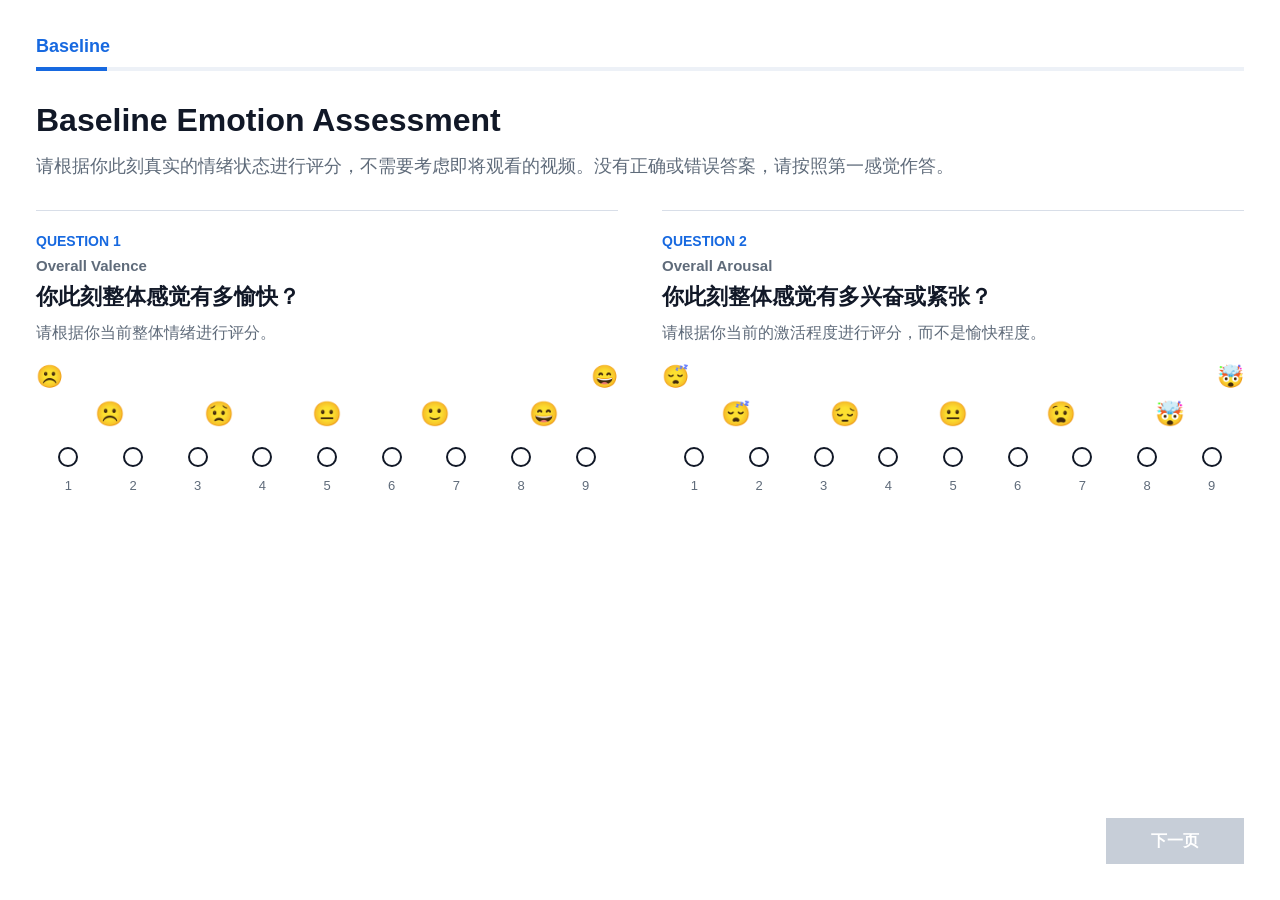
==== index.html @ 4fd74664 "Add Netlify emotion questionnaire site" ====
<!doctype html>
<html lang="zh-CN">
  <head>
    <meta charset="UTF-8" />
    <meta name="viewport" content="width=device-width, initial-scale=1.0" />
    <title>EEG Emotion Assessment</title>
    <link rel="stylesheet" href="./styles.css" />
  </head>
  <body>
    <main class="app-shell">
      <form
        class="survey-card"
        id="surveyForm"
        name="eeg-emotion-assessment"
        method="POST"
        data-netlify="true"
        netlify-honeypot="bot-field"
        action="/success.html"
        aria-live="polite"
      >
        <input type="hidden" name="form-name" value="eeg-emotion-assessment" />
        <p class="hidden-field">
          <label>Do not fill this out: <input name="bot-field" /></label>
        </p>
        <div id="netlifyFields">
          <input type="hidden" name="participant_id" id="field_participant_id" />
          <input type="hidden" name="submitted_at" id="field_submitted_at" />
          <input type="hidden" name="baseline_valence" id="field_baseline_valence" />
          <input type="hidden" name="baseline_arousal" id="field_baseline_arousal" />
          <input type="hidden" name="video1_overall_valence" id="field_video1_overall_valence" />
          <input type="hidden" name="video1_overall_arousal" id="field_video1_overall_arousal" />
          <input type="hidden" name="video1_timeline_arousal_0s" id="field_video1_timeline_arousal_0s" />
          <input type="hidden" name="video1_timeline_arousal_10s" id="field_video1_timeline_arousal_10s" />
          <input type="hidden" name="video1_timeline_arousal_20s" id="field_video1_timeline_arousal_20s" />
          <input type="hidden" name="video1_timeline_arousal_30s" id="field_video1_timeline_arousal_30s" />
          <input type="hidden" name="video1_timeline_arousal_40s" id="field_video1_timeline_arousal_40s" />
          <input type="hidden" name="video1_timeline_arousal_50s" id="field_video1_timeline_arousal_50s" />
          <input type="hidden" name="video1_timeline_arousal_60s" id="field_video1_timeline_arousal_60s" />
          <input type="hidden" name="video1_timeline_arousal_70s" id="field_video1_timeline_arousal_70s" />
          <input type="hidden" name="video1_timeline_arousal_80s" id="field_video1_timeline_arousal_80s" />
          <input type="hidden" name="video1_timeline_arousal_90s" id="field_video1_timeline_arousal_90s" />
          <input type="hidden" name="video1_familiarity" id="field_video1_familiarity" />
          <input type="hidden" name="video2_overall_valence" id="field_video2_overall_valence" />
          <input type="hidden" name="video2_overall_arousal" id="field_video2_overall_arousal" />
          <input type="hidden" name="video2_timeline_arousal_0s" id="field_video2_timeline_arousal_0s" />
          <input type="hidden" name="video2_timeline_arousal_10s" id="field_video2_timeline_arousal_10s" />
          <input type="hidden" name="video2_timeline_arousal_20s" id="field_video2_timeline_arousal_20s" />
          <input type="hidden" name="video2_timeline_arousal_30s" id="field_video2_timeline_arousal_30s" />
          <input type="hidden" name="video2_timeline_arousal_40s" id="field_video2_timeline_arousal_40s" />
          <input type="hidden" name="video2_timeline_arousal_50s" id="field_video2_timeline_arousal_50s" />
          <input type="hidden" name="video2_timeline_arousal_60s" id="field_video2_timeline_arousal_60s" />
          <input type="hidden" name="video2_timeline_arousal_70s" id="field_video2_timeline_arousal_70s" />
          <input type="hidden" name="video2_timeline_arousal_80s" id="field_video2_timeline_arousal_80s" />
          <input type="hidden" name="video2_timeline_arousal_90s" id="field_video2_timeline_arousal_90s" />
          <input type="hidden" name="video2_familiarity" id="field_video2_familiarity" />
          <input type="hidden" name="video3_overall_valence" id="field_video3_overall_valence" />
          <input type="hidden" name="video3_overall_arousal" id="field_video3_overall_arousal" />
          <input type="hidden" name="video3_timeline_arousal_0s" id="field_video3_timeline_arousal_0s" />
          <input type="hidden" name="video3_timeline_arousal_10s" id="field_video3_timeline_arousal_10s" />
          <input type="hidden" name="video3_timeline_arousal_20s" id="field_video3_timeline_arousal_20s" />
          <input type="hidden" name="video3_timeline_arousal_30s" id="field_video3_timeline_arousal_30s" />
          <input type="hidden" name="video3_timeline_arousal_40s" id="field_video3_timeline_arousal_40s" />
          <input type="hidden" name="video3_timeline_arousal_50s" id="field_video3_timeline_arousal_50s" />
          <input type="hidden" name="video3_timeline_arousal_60s" id="field_video3_timeline_arousal_60s" />
          <input type="hidden" name="video3_timeline_arousal_70s" id="field_video3_timeline_arousal_70s" />
          <input type="hidden" name="video3_timeline_arousal_80s" id="field_video3_timeline_arousal_80s" />
          <input type="hidden" name="video3_timeline_arousal_90s" id="field_video3_timeline_arousal_90s" />
          <input type="hidden" name="video3_familiarity" id="field_video3_familiarity" />
          <input type="hidden" name="video4_overall_valence" id="field_video4_overall_valence" />
          <input type="hidden" name="video4_overall_arousal" id="field_video4_overall_arousal" />
          <input type="hidden" name="video4_timeline_arousal_0s" id="field_video4_timeline_arousal_0s" />
          <input type="hidden" name="video4_timeline_arousal_10s" id="field_video4_timeline_arousal_10s" />
          <input type="hidden" name="video4_timeline_arousal_20s" id="field_video4_timeline_arousal_20s" />
          <input type="hidden" name="video4_timeline_arousal_30s" id="field_video4_timeline_arousal_30s" />
          <input type="hidden" name="video4_timeline_arousal_40s" id="field_video4_timeline_arousal_40s" />
          <input type="hidden" name="video4_timeline_arousal_50s" id="field_video4_timeline_arousal_50s" />
          <input type="hidden" name="video4_timeline_arousal_60s" id="field_video4_timeline_arousal_60s" />
          <input type="hidden" name="video4_timeline_arousal_70s" id="field_video4_timeline_arousal_70s" />
          <input type="hidden" name="video4_timeline_arousal_80s" id="field_video4_timeline_arousal_80s" />
          <input type="hidden" name="video4_timeline_arousal_90s" id="field_video4_timeline_arousal_90s" />
          <input type="hidden" name="video4_familiarity" id="field_video4_familiarity" />
          <input type="hidden" name="video5_overall_valence" id="field_video5_overall_valence" />
          <input type="hidden" name="video5_overall_arousal" id="field_video5_overall_arousal" />
          <input type="hidden" name="video5_timeline_arousal_0s" id="field_video5_timeline_arousal_0s" />
          <input type="hidden" name="video5_timeline_arousal_10s" id="field_video5_timeline_arousal_10s" />
          <input type="hidden" name="video5_timeline_arousal_20s" id="field_video5_timeline_arousal_20s" />
          <input type="hidden" name="video5_timeline_arousal_30s" id="field_video5_timeline_arousal_30s" />
          <input type="hidden" name="video5_timeline_arousal_40s" id="field_video5_timeline_arousal_40s" />
          <input type="hidden" name="video5_timeline_arousal_50s" id="field_video5_timeline_arousal_50s" />
          <input type="hidden" name="video5_timeline_arousal_60s" id="field_video5_timeline_arousal_60s" />
          <input type="hidden" name="video5_timeline_arousal_70s" id="field_video5_timeline_arousal_70s" />
          <input type="hidden" name="video5_timeline_arousal_80s" id="field_video5_timeline_arousal_80s" />
          <input type="hidden" name="video5_timeline_arousal_90s" id="field_video5_timeline_arousal_90s" />
          <input type="hidden" name="video5_familiarity" id="field_video5_familiarity" />
          <input type="hidden" name="video6_overall_valence" id="field_video6_overall_valence" />
          <input type="hidden" name="video6_overall_arousal" id="field_video6_overall_arousal" />
          <input type="hidden" name="video6_timeline_arousal_0s" id="field_video6_timeline_arousal_0s" />
          <input type="hidden" name="video6_timeline_arousal_10s" id="field_video6_timeline_arousal_10s" />
          <input type="hidden" name="video6_timeline_arousal_20s" id="field_video6_timeline_arousal_20s" />
          <input type="hidden" name="video6_timeline_arousal_30s" id="field_video6_timeline_arousal_30s" />
          <input type="hidden" name="video6_timeline_arousal_40s" id="field_video6_timeline_arousal_40s" />
          <input type="hidden" name="video6_timeline_arousal_50s" id="field_video6_timeline_arousal_50s" />
          <input type="hidden" name="video6_timeline_arousal_60s" id="field_video6_timeline_arousal_60s" />
          <input type="hidden" name="video6_timeline_arousal_70s" id="field_video6_timeline_arousal_70s" />
          <input type="hidden" name="video6_timeline_arousal_80s" id="field_video6_timeline_arousal_80s" />
          <input type="hidden" name="video6_timeline_arousal_90s" id="field_video6_timeline_arousal_90s" />
          <input type="hidden" name="video6_familiarity" id="field_video6_familiarity" />
          <input type="hidden" name="video7_overall_valence" id="field_video7_overall_valence" />
          <input type="hidden" name="video7_overall_arousal" id="field_video7_overall_arousal" />
          <input type="hidden" name="video7_timeline_arousal_0s" id="field_video7_timeline_arousal_0s" />
          <input type="hidden" name="video7_timeline_arousal_10s" id="field_video7_timeline_arousal_10s" />
          <input type="hidden" name="video7_timeline_arousal_20s" id="field_video7_timeline_arousal_20s" />
          <input type="hidden" name="video7_timeline_arousal_30s" id="field_video7_timeline_arousal_30s" />
          <input type="hidden" name="video7_timeline_arousal_40s" id="field_video7_timeline_arousal_40s" />
          <input type="hidden" name="video7_timeline_arousal_50s" id="field_video7_timeline_arousal_50s" />
          <input type="hidden" name="video7_timeline_arousal_60s" id="field_video7_timeline_arousal_60s" />
          <input type="hidden" name="video7_timeline_arousal_70s" id="field_video7_timeline_arousal_70s" />
          <input type="hidden" name="video7_timeline_arousal_80s" id="field_video7_timeline_arousal_80s" />
          <input type="hidden" name="video7_timeline_arousal_90s" id="field_video7_timeline_arousal_90s" />
          <input type="hidden" name="video7_familiarity" id="field_video7_familiarity" />
          <input type="hidden" name="video8_overall_valence" id="field_video8_overall_valence" />
          <input type="hidden" name="video8_overall_arousal" id="field_video8_overall_arousal" />
          <input type="hidden" name="video8_timeline_arousal_0s" id="field_video8_timeline_arousal_0s" />
          <input type="hidden" name="video8_timeline_arousal_10s" id="field_video8_timeline_arousal_10s" />
          <input type="hidden" name="video8_timeline_arousal_20s" id="field_video8_timeline_arousal_20s" />
          <input type="hidden" name="video8_timeline_arousal_30s" id="field_video8_timeline_arousal_30s" />
          <input type="hidden" name="video8_timeline_arousal_40s" id="field_video8_timeline_arousal_40s" />
          <input type="hidden" name="video8_timeline_arousal_50s" id="field_video8_timeline_arousal_50s" />
          <input type="hidden" name="video8_timeline_arousal_60s" id="field_video8_timeline_arousal_60s" />
          <input type="hidden" name="video8_timeline_arousal_70s" id="field_video8_timeline_arousal_70s" />
          <input type="hidden" name="video8_timeline_arousal_80s" id="field_video8_timeline_arousal_80s" />
          <input type="hidden" name="video8_timeline_arousal_90s" id="field_video8_timeline_arousal_90s" />
          <input type="hidden" name="video8_familiarity" id="field_video8_familiarity" />
          <input type="hidden" name="video9_overall_valence" id="field_video9_overall_valence" />
          <input type="hidden" name="video9_overall_arousal" id="field_video9_overall_arousal" />
          <input type="hidden" name="video9_timeline_arousal_0s" id="field_video9_timeline_arousal_0s" />
          <input type="hidden" name="video9_timeline_arousal_10s" id="field_video9_timeline_arousal_10s" />
          <input type="hidden" name="video9_timeline_arousal_20s" id="field_video9_timeline_arousal_20s" />
          <input type="hidden" name="video9_timeline_arousal_30s" id="field_video9_timeline_arousal_30s" />
          <input type="hidden" name="video9_timeline_arousal_40s" id="field_video9_timeline_arousal_40s" />
          <input type="hidden" name="video9_timeline_arousal_50s" id="field_video9_timeline_arousal_50s" />
          <input type="hidden" name="video9_timeline_arousal_60s" id="field_video9_timeline_arousal_60s" />
          <input type="hidden" name="video9_timeline_arousal_70s" id="field_video9_timeline_arousal_70s" />
          <input type="hidden" name="video9_timeline_arousal_80s" id="field_video9_timeline_arousal_80s" />
          <input type="hidden" name="video9_timeline_arousal_90s" id="field_video9_timeline_arousal_90s" />
          <input type="hidden" name="video9_familiarity" id="field_video9_familiarity" />
          <input type="hidden" name="video10_overall_valence" id="field_video10_overall_valence" />
          <input type="hidden" name="video10_overall_arousal" id="field_video10_overall_arousal" />
          <input type="hidden" name="video10_timeline_arousal_0s" id="field_video10_timeline_arousal_0s" />
          <input type="hidden" name="video10_timeline_arousal_10s" id="field_video10_timeline_arousal_10s" />
          <input type="hidden" name="video10_timeline_arousal_20s" id="field_video10_timeline_arousal_20s" />
          <input type="hidden" name="video10_timeline_arousal_30s" id="field_video10_timeline_arousal_30s" />
          <input type="hidden" name="video10_timeline_arousal_40s" id="field_video10_timeline_arousal_40s" />
          <input type="hidden" name="video10_timeline_arousal_50s" id="field_video10_timeline_arousal_50s" />
          <input type="hidden" name="video10_timeline_arousal_60s" id="field_video10_timeline_arousal_60s" />
          <input type="hidden" name="video10_timeline_arousal_70s" id="field_video10_timeline_arousal_70s" />
          <input type="hidden" name="video10_timeline_arousal_80s" id="field_video10_timeline_arousal_80s" />
          <input type="hidden" name="video10_timeline_arousal_90s" id="field_video10_timeline_arousal_90s" />
          <input type="hidden" name="video10_familiarity" id="field_video10_familiarity" />
          <input type="hidden" name="video11_overall_valence" id="field_video11_overall_valence" />
          <input type="hidden" name="video11_overall_arousal" id="field_video11_overall_arousal" />
          <input type="hidden" name="video11_timeline_arousal_0s" id="field_video11_timeline_arousal_0s" />
          <input type="hidden" name="video11_timeline_arousal_10s" id="field_video11_timeline_arousal_10s" />
          <input type="hidden" name="video11_timeline_arousal_20s" id="field_video11_timeline_arousal_20s" />
          <input type="hidden" name="video11_timeline_arousal_30s" id="field_video11_timeline_arousal_30s" />
          <input type="hidden" name="video11_timeline_arousal_40s" id="field_video11_timeline_arousal_40s" />
          <input type="hidden" name="video11_timeline_arousal_50s" id="field_video11_timeline_arousal_50s" />
          <input type="hidden" name="video11_timeline_arousal_60s" id="field_video11_timeline_arousal_60s" />
          <input type="hidden" name="video11_timeline_arousal_70s" id="field_video11_timeline_arousal_70s" />
          <input type="hidden" name="video11_timeline_arousal_80s" id="field_video11_timeline_arousal_80s" />
          <input type="hidden" name="video11_timeline_arousal_90s" id="field_video11_timeline_arousal_90s" />
          <input type="hidden" name="video11_familiarity" id="field_video11_familiarity" />
          <input type="hidden" name="video12_overall_valence" id="field_video12_overall_valence" />
          <input type="hidden" name="video12_overall_arousal" id="field_video12_overall_arousal" />
          <input type="hidden" name="video12_timeline_arousal_0s" id="field_video12_timeline_arousal_0s" />
          <input type="hidden" name="video12_timeline_arousal_10s" id="field_video12_timeline_arousal_10s" />
          <input type="hidden" name="video12_timeline_arousal_20s" id="field_video12_timeline_arousal_20s" />
          <input type="hidden" name="video12_timeline_arousal_30s" id="field_video12_timeline_arousal_30s" />
          <input type="hidden" name="video12_timeline_arousal_40s" id="field_video12_timeline_arousal_40s" />
          <input type="hidden" name="video12_timeline_arousal_50s" id="field_video12_timeline_arousal_50s" />
          <input type="hidden" name="video12_timeline_arousal_60s" id="field_video12_timeline_arousal_60s" />
          <input type="hidden" name="video12_timeline_arousal_70s" id="field_video12_timeline_arousal_70s" />
          <input type="hidden" name="video12_timeline_arousal_80s" id="field_video12_timeline_arousal_80s" />
          <input type="hidden" name="video12_timeline_arousal_90s" id="field_video12_timeline_arousal_90s" />
          <input type="hidden" name="video12_familiarity" id="field_video12_familiarity" />
          <input type="hidden" name="video13_overall_valence" id="field_video13_overall_valence" />
          <input type="hidden" name="video13_overall_arousal" id="field_video13_overall_arousal" />
          <input type="hidden" name="video13_timeline_arousal_0s" id="field_video13_timeline_arousal_0s" />
          <input type="hidden" name="video13_timeline_arousal_10s" id="field_video13_timeline_arousal_10s" />
          <input type="hidden" name="video13_timeline_arousal_20s" id="field_video13_timeline_arousal_20s" />
          <input type="hidden" name="video13_timeline_arousal_30s" id="field_video13_timeline_arousal_30s" />
          <input type="hidden" name="video13_timeline_arousal_40s" id="field_video13_timeline_arousal_40s" />
          <input type="hidden" name="video13_timeline_arousal_50s" id="field_video13_timeline_arousal_50s" />
          <input type="hidden" name="video13_timeline_arousal_60s" id="field_video13_timeline_arousal_60s" />
          <input type="hidden" name="video13_timeline_arousal_70s" id="field_video13_timeline_arousal_70s" />
          <input type="hidden" name="video13_timeline_arousal_80s" id="field_video13_timeline_arousal_80s" />
          <input type="hidden" name="video13_timeline_arousal_90s" id="field_video13_timeline_arousal_90s" />
          <input type="hidden" name="video13_familiarity" id="field_video13_familiarity" />
          <input type="hidden" name="video14_overall_valence" id="field_video14_overall_valence" />
          <input type="hidden" name="video14_overall_arousal" id="field_video14_overall_arousal" />
          <input type="hidden" name="video14_timeline_arousal_0s" id="field_video14_timeline_arousal_0s" />
          <input type="hidden" name="video14_timeline_arousal_10s" id="field_video14_timeline_arousal_10s" />
          <input type="hidden" name="video14_timeline_arousal_20s" id="field_video14_timeline_arousal_20s" />
          <input type="hidden" name="video14_timeline_arousal_30s" id="field_video14_timeline_arousal_30s" />
          <input type="hidden" name="video14_timeline_arousal_40s" id="field_video14_timeline_arousal_40s" />
          <input type="hidden" name="video14_timeline_arousal_50s" id="field_video14_timeline_arousal_50s" />
          <input type="hidden" name="video14_timeline_arousal_60s" id="field_video14_timeline_arousal_60s" />
          <input type="hidden" name="video14_timeline_arousal_70s" id="field_video14_timeline_arousal_70s" />
          <input type="hidden" name="video14_timeline_arousal_80s" id="field_video14_timeline_arousal_80s" />
          <input type="hidden" name="video14_timeline_arousal_90s" id="field_video14_timeline_arousal_90s" />
          <input type="hidden" name="video14_familiarity" id="field_video14_familiarity" />
          <input type="hidden" name="video15_overall_valence" id="field_video15_overall_valence" />
          <input type="hidden" name="video15_overall_arousal" id="field_video15_overall_arousal" />
          <input type="hidden" name="video15_timeline_arousal_0s" id="field_video15_timeline_arousal_0s" />
          <input type="hidden" name="video15_timeline_arousal_10s" id="field_video15_timeline_arousal_10s" />
          <input type="hidden" name="video15_timeline_arousal_20s" id="field_video15_timeline_arousal_20s" />
          <input type="hidden" name="video15_timeline_arousal_30s" id="field_video15_timeline_arousal_30s" />
          <input type="hidden" name="video15_timeline_arousal_40s" id="field_video15_timeline_arousal_40s" />
          <input type="hidden" name="video15_timeline_arousal_50s" id="field_video15_timeline_arousal_50s" />
          <input type="hidden" name="video15_timeline_arousal_60s" id="field_video15_timeline_arousal_60s" />
          <input type="hidden" name="video15_timeline_arousal_70s" id="field_video15_timeline_arousal_70s" />
          <input type="hidden" name="video15_timeline_arousal_80s" id="field_video15_timeline_arousal_80s" />
          <input type="hidden" name="video15_timeline_arousal_90s" id="field_video15_timeline_arousal_90s" />
          <input type="hidden" name="video15_familiarity" id="field_video15_familiarity" />
          <input type="hidden" name="video16_overall_valence" id="field_video16_overall_valence" />
          <input type="hidden" name="video16_overall_arousal" id="field_video16_overall_arousal" />
          <input type="hidden" name="video16_timeline_arousal_0s" id="field_video16_timeline_arousal_0s" />
          <input type="hidden" name="video16_timeline_arousal_10s" id="field_video16_timeline_arousal_10s" />
          <input type="hidden" name="video16_timeline_arousal_20s" id="field_video16_timeline_arousal_20s" />
          <input type="hidden" name="video16_timeline_arousal_30s" id="field_video16_timeline_arousal_30s" />
          <input type="hidden" name="video16_timeline_arousal_40s" id="field_video16_timeline_arousal_40s" />
          <input type="hidden" name="video16_timeline_arousal_50s" id="field_video16_timeline_arousal_50s" />
          <input type="hidden" name="video16_timeline_arousal_60s" id="field_video16_timeline_arousal_60s" />
          <input type="hidden" name="video16_timeline_arousal_70s" id="field_video16_timeline_arousal_70s" />
          <input type="hidden" name="video16_timeline_arousal_80s" id="field_video16_timeline_arousal_80s" />
          <input type="hidden" name="video16_timeline_arousal_90s" id="field_video16_timeline_arousal_90s" />
          <input type="hidden" name="video16_familiarity" id="field_video16_familiarity" />
        </div>

        <header class="page-header">
          <div class="progress-label" id="progressLabel">Baseline</div>
          <div class="progress-track" aria-hidden="true">
            <div class="progress-fill" id="progressFill"></div>
          </div>
        </header>

        <div id="pageContent"></div>

        <footer class="page-footer">
          <div class="save-status" id="saveStatus" role="status" aria-live="polite"></div>
          <button class="next-button" id="nextButton" type="button" disabled>下一页</button>
        </footer>
      </form>
    </main>

    <script src="./app.js"></script>
  </body>
</html>
---- styles.css ----
:root {
  --blue: #1769e0;
  --text: #111827;
  --muted: #5f6b7a;
  --line: #111827;
  --soft-line: #d8dee8;
  --disabled: #c7ced8;
  --background: #ffffff;
}

* {
  box-sizing: border-box;
}

html,
body {
  width: 100%;
  min-height: 100%;
  margin: 0;
}

body {
  background: var(--background);
  color: var(--text);
  font-family: Arial, "Microsoft YaHei", "PingFang SC", sans-serif;
  font-size: 16px;
}

button,
input {
  font: inherit;
}

.hidden-field,
#netlifyFields {
  display: none;
}

.app-shell {
  min-height: 100vh;
  display: flex;
  align-items: center;
  justify-content: center;
  padding: 36px;
}

.survey-card {
  width: min(1320px, calc(100vw - 72px));
  min-height: min(920px, calc(100vh - 72px));
  display: flex;
  flex-direction: column;
}

.success-card {
  justify-content: center;
}

.page-header {
  flex: 0 0 auto;
  margin-bottom: 30px;
}

.progress-label {
  color: var(--blue);
  font-size: 18px;
  font-weight: 700;
  letter-spacing: 0;
  margin-bottom: 10px;
}

.progress-track {
  width: 100%;
  height: 4px;
  background: #edf1f7;
}

.progress-fill {
  width: 0%;
  height: 100%;
  background: var(--blue);
  transition: width 160ms ease;
}

#pageContent {
  flex: 1 1 auto;
}

.content-grid {
  display: grid;
  grid-template-columns: 1fr 1fr;
  gap: 28px 44px;
}

.intro {
  grid-column: 1 / -1;
  max-width: 960px;
}

.page-title {
  margin: 0 0 12px;
  font-size: 32px;
  line-height: 1.2;
  font-weight: 700;
  color: var(--text);
}

.page-description {
  margin: 0;
  color: var(--muted);
  font-size: 18px;
  line-height: 1.7;
  white-space: pre-line;
}

.question {
  border-top: 1px solid var(--soft-line);
  padding-top: 22px;
}

.question.wide {
  grid-column: 1 / -1;
}

.question-index {
  color: var(--blue);
  font-size: 14px;
  font-weight: 700;
  margin-bottom: 8px;
  text-transform: uppercase;
}

.question-name {
  color: var(--muted);
  font-size: 15px;
  font-weight: 700;
  margin-bottom: 8px;
}

.question-title {
  margin: 0 0 8px;
  font-size: 22px;
  line-height: 1.35;
  font-weight: 700;
}

.question-hint {
  margin: 0 0 18px;
  color: var(--muted);
  line-height: 1.65;
  white-space: pre-line;
}

.scale {
  width: 100%;
}

.scale-endpoints {
  display: flex;
  justify-content: space-between;
  align-items: center;
  margin-bottom: 10px;
  color: var(--text);
  font-size: 22px;
  font-weight: 600;
}

.scale-emojis {
  display: grid;
  grid-template-columns: repeat(5, 1fr);
  margin: 0 20px 12px;
  color: var(--text);
  font-size: 24px;
  text-align: center;
}

.scale-options {
  display: grid;
  grid-template-columns: repeat(var(--count), 1fr);
  gap: 0;
  align-items: center;
}

.score-option {
  display: flex;
  justify-content: center;
  align-items: center;
  min-height: 34px;
  border: 0;
  background: transparent;
  cursor: pointer;
}

.score-dot {
  width: 20px;
  height: 20px;
  border: 2px solid var(--line);
  border-radius: 50%;
  background: #fff;
}

.score-option.selected .score-dot {
  background: var(--blue);
}

.score-option:focus-visible .score-dot {
  outline: 3px solid rgba(23, 105, 224, 0.25);
  outline-offset: 3px;
}

.score-numbers {
  display: grid;
  grid-template-columns: repeat(var(--count), 1fr);
  margin-top: 4px;
  color: var(--muted);
  font-size: 13px;
  text-align: center;
}

.timeline-wrap {
  display: grid;
  grid-template-columns: 80px 1fr;
  gap: 16px;
  align-items: start;
}

.timeline-y-labels {
  height: 390px;
  display: grid;
  grid-template-rows: repeat(9, 1fr);
  align-items: center;
  color: var(--text);
  font-size: 16px;
}

.timeline-y-row {
  display: flex;
  align-items: center;
  justify-content: flex-end;
  gap: 8px;
  min-height: 0;
}

.timeline-y-row .emoji-label {
  width: 28px;
  text-align: center;
  font-size: 20px;
}

.timeline-area {
  min-width: 0;
}

.timeline-svg {
  width: 100%;
  height: 390px;
  display: block;
  touch-action: none;
  user-select: none;
}

.grid-line {
  stroke: var(--line);
  stroke-width: 1;
}

.rail-line {
  stroke: var(--line);
  stroke-width: 3;
}

.timeline-polyline {
  fill: none;
  stroke: var(--blue);
  stroke-width: 4;
  stroke-linejoin: round;
  stroke-linecap: round;
}

.timeline-node {
  fill: #fff;
  stroke: var(--line);
  stroke-width: 2;
  cursor: ns-resize;
}

.timeline-node:focus {
  outline: none;
}

.timeline-time-labels {
  display: grid;
  grid-template-columns: repeat(10, 1fr);
  margin: 10px 0;
  color: var(--muted);
  font-size: 14px;
  text-align: center;
}

.page-footer {
  flex: 0 0 auto;
  display: flex;
  align-items: center;
  gap: 18px;
  justify-content: flex-end;
  padding-top: 26px;
}

.save-status {
  min-height: 22px;
  color: var(--muted);
  font-size: 15px;
}

.save-status.success {
  color: var(--blue);
}

.save-status.error {
  color: var(--text);
}

.next-button {
  min-width: 138px;
  height: 46px;
  border: 0;
  background: var(--disabled);
  color: #fff;
  font-weight: 700;
  cursor: default;
}

.next-button.enabled {
  background: var(--blue);
  cursor: pointer;
}

.next-button:focus-visible {
  outline: 3px solid rgba(23, 105, 224, 0.28);
  outline-offset: 3px;
}

@media (max-width: 1100px) {
  .app-shell {
    align-items: flex-start;
    padding: 24px;
  }

  .survey-card {
    width: 100%;
    min-height: calc(100vh - 48px);
  }

  .content-grid {
    grid-template-columns: 1fr;
  }
}
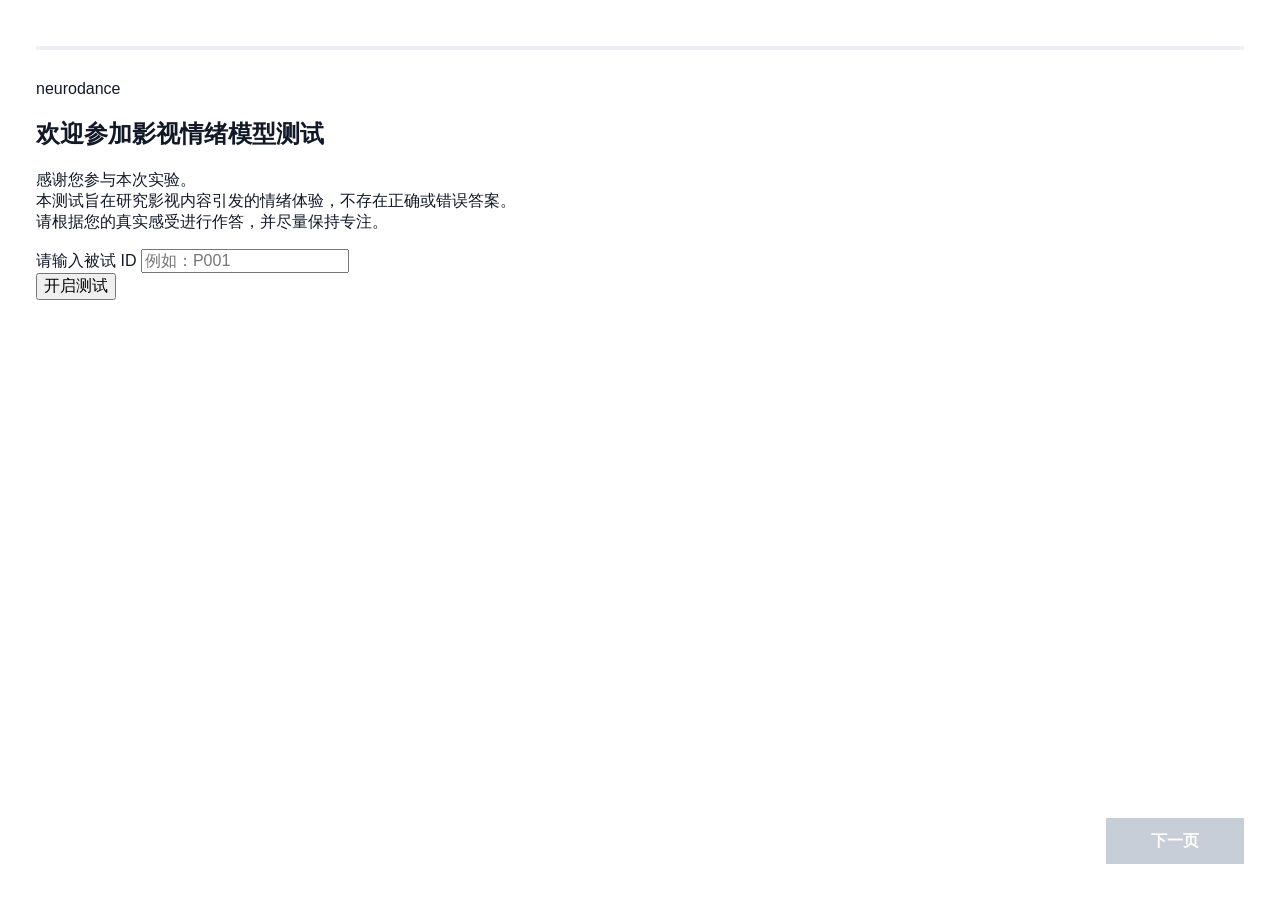
==== commit 34eee552: "Add participant fields to Netlify form" ====
--- a/index.html
+++ b/index.html
@@ -25,6 +25,17 @@
         <div id="netlifyFields">
           <input type="hidden" name="participant_id" id="field_participant_id" />
           <input type="hidden" name="submitted_at" id="field_submitted_at" />
+          <input type="hidden" name="gender" id="field_gender" />
+          <input type="hidden" name="age" id="field_age" />
+          <input type="hidden" name="handedness" id="field_handedness" />
+          <input type="hidden" name="neurological_disease" id="field_neurological_disease" />
+          <input type="hidden" name="neurological_disease_detail" id="field_neurological_disease_detail" />
+          <input type="hidden" name="psychological_diagnosis" id="field_psychological_diagnosis" />
+          <input type="hidden" name="psychological_diagnosis_detail" id="field_psychological_diagnosis_detail" />
+          <input type="hidden" name="head_injury" id="field_head_injury" />
+          <input type="hidden" name="head_injury_detail" id="field_head_injury_detail" />
+          <input type="hidden" name="cns_medication" id="field_cns_medication" />
+          <input type="hidden" name="cns_medication_detail" id="field_cns_medication_detail" />
           <input type="hidden" name="baseline_valence" id="field_baseline_valence" />
           <input type="hidden" name="baseline_arousal" id="field_baseline_arousal" />
           <input type="hidden" name="video1_overall_valence" id="field_video1_overall_valence" />
--- a/styles.css
+++ b/styles.css
@@ -290,7 +290,7 @@
 .timeline-time-labels {
   display: grid;
   grid-template-columns: repeat(10, 1fr);
-  margin: 10px 0;
+  margin-top: 10px;
   color: var(--muted);
   font-size: 14px;
   text-align: center;
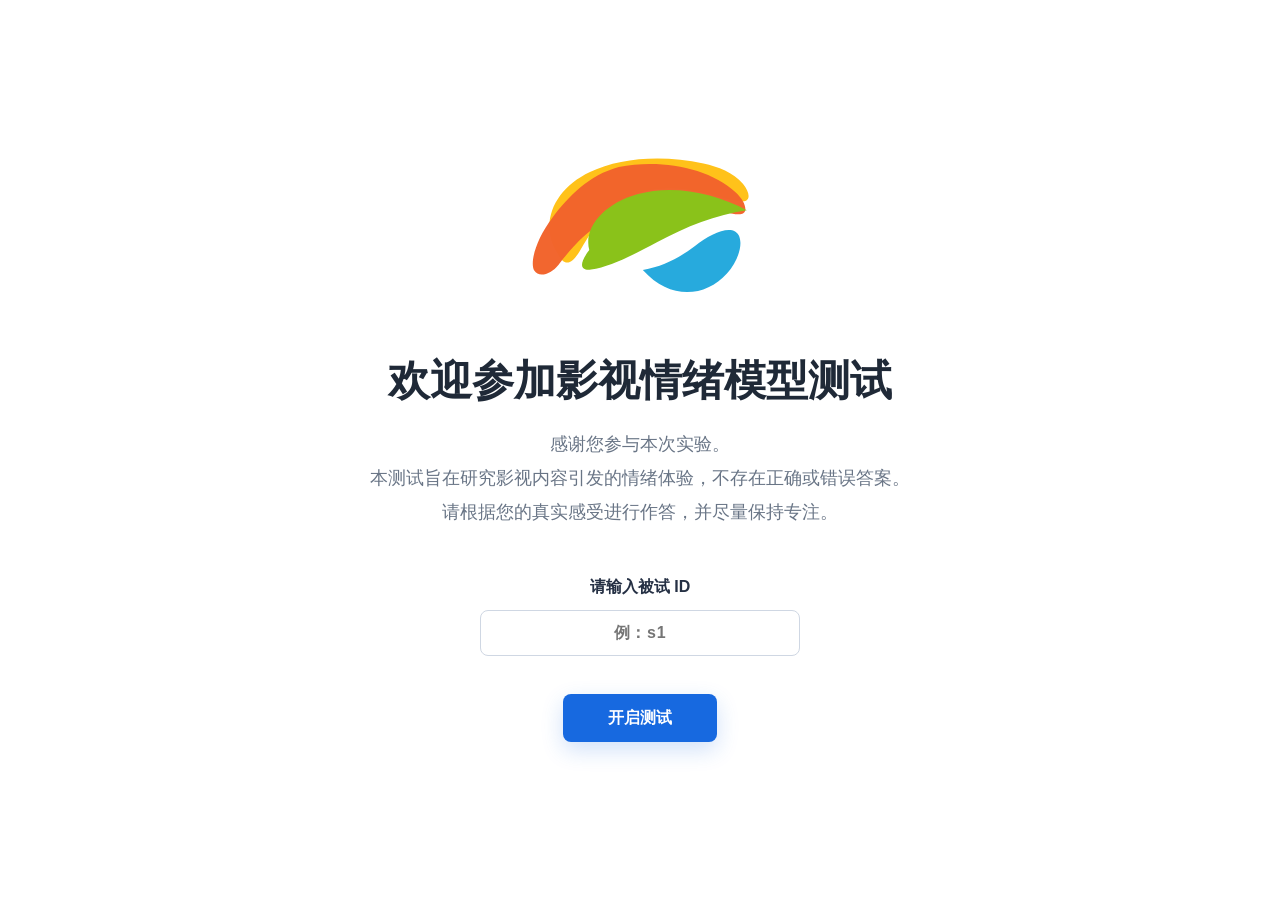
==== commit d8432b24: "Update questionnaire video flow and timeline sliders" ====
--- a/index.html
+++ b/index.html
@@ -38,6 +38,10 @@
           <input type="hidden" name="cns_medication_detail" id="field_cns_medication_detail" />
           <input type="hidden" name="baseline_valence" id="field_baseline_valence" />
           <input type="hidden" name="baseline_arousal" id="field_baseline_arousal" />
+          <input type="hidden" name="video1_hold_start_time" id="field_video1_hold_start_time" />
+          <input type="hidden" name="video1_hold_complete_time" id="field_video1_hold_complete_time" />
+          <input type="hidden" name="video1_hold_duration_ms" id="field_video1_hold_duration_ms" />
+          <input type="hidden" name="video1_hold_page_name" id="field_video1_hold_page_name" />
           <input type="hidden" name="video1_overall_valence" id="field_video1_overall_valence" />
           <input type="hidden" name="video1_overall_arousal" id="field_video1_overall_arousal" />
           <input type="hidden" name="video1_timeline_arousal_0s" id="field_video1_timeline_arousal_0s" />
@@ -51,6 +55,10 @@
           <input type="hidden" name="video1_timeline_arousal_80s" id="field_video1_timeline_arousal_80s" />
           <input type="hidden" name="video1_timeline_arousal_90s" id="field_video1_timeline_arousal_90s" />
           <input type="hidden" name="video1_familiarity" id="field_video1_familiarity" />
+          <input type="hidden" name="video2_hold_start_time" id="field_video2_hold_start_time" />
+          <input type="hidden" name="video2_hold_complete_time" id="field_video2_hold_complete_time" />
+          <input type="hidden" name="video2_hold_duration_ms" id="field_video2_hold_duration_ms" />
+          <input type="hidden" name="video2_hold_page_name" id="field_video2_hold_page_name" />
           <input type="hidden" name="video2_overall_valence" id="field_video2_overall_valence" />
           <input type="hidden" name="video2_overall_arousal" id="field_video2_overall_arousal" />
           <input type="hidden" name="video2_timeline_arousal_0s" id="field_video2_timeline_arousal_0s" />
@@ -64,6 +72,10 @@
           <input type="hidden" name="video2_timeline_arousal_80s" id="field_video2_timeline_arousal_80s" />
           <input type="hidden" name="video2_timeline_arousal_90s" id="field_video2_timeline_arousal_90s" />
           <input type="hidden" name="video2_familiarity" id="field_video2_familiarity" />
+          <input type="hidden" name="video3_hold_start_time" id="field_video3_hold_start_time" />
+          <input type="hidden" name="video3_hold_complete_time" id="field_video3_hold_complete_time" />
+          <input type="hidden" name="video3_hold_duration_ms" id="field_video3_hold_duration_ms" />
+          <input type="hidden" name="video3_hold_page_name" id="field_video3_hold_page_name" />
           <input type="hidden" name="video3_overall_valence" id="field_video3_overall_valence" />
           <input type="hidden" name="video3_overall_arousal" id="field_video3_overall_arousal" />
           <input type="hidden" name="video3_timeline_arousal_0s" id="field_video3_timeline_arousal_0s" />
@@ -77,6 +89,10 @@
           <input type="hidden" name="video3_timeline_arousal_80s" id="field_video3_timeline_arousal_80s" />
           <input type="hidden" name="video3_timeline_arousal_90s" id="field_video3_timeline_arousal_90s" />
           <input type="hidden" name="video3_familiarity" id="field_video3_familiarity" />
+          <input type="hidden" name="video4_hold_start_time" id="field_video4_hold_start_time" />
+          <input type="hidden" name="video4_hold_complete_time" id="field_video4_hold_complete_time" />
+          <input type="hidden" name="video4_hold_duration_ms" id="field_video4_hold_duration_ms" />
+          <input type="hidden" name="video4_hold_page_name" id="field_video4_hold_page_name" />
           <input type="hidden" name="video4_overall_valence" id="field_video4_overall_valence" />
           <input type="hidden" name="video4_overall_arousal" id="field_video4_overall_arousal" />
           <input type="hidden" name="video4_timeline_arousal_0s" id="field_video4_timeline_arousal_0s" />
@@ -90,6 +106,10 @@
           <input type="hidden" name="video4_timeline_arousal_80s" id="field_video4_timeline_arousal_80s" />
           <input type="hidden" name="video4_timeline_arousal_90s" id="field_video4_timeline_arousal_90s" />
           <input type="hidden" name="video4_familiarity" id="field_video4_familiarity" />
+          <input type="hidden" name="video5_hold_start_time" id="field_video5_hold_start_time" />
+          <input type="hidden" name="video5_hold_complete_time" id="field_video5_hold_complete_time" />
+          <input type="hidden" name="video5_hold_duration_ms" id="field_video5_hold_duration_ms" />
+          <input type="hidden" name="video5_hold_page_name" id="field_video5_hold_page_name" />
           <input type="hidden" name="video5_overall_valence" id="field_video5_overall_valence" />
           <input type="hidden" name="video5_overall_arousal" id="field_video5_overall_arousal" />
           <input type="hidden" name="video5_timeline_arousal_0s" id="field_video5_timeline_arousal_0s" />
@@ -103,6 +123,10 @@
           <input type="hidden" name="video5_timeline_arousal_80s" id="field_video5_timeline_arousal_80s" />
           <input type="hidden" name="video5_timeline_arousal_90s" id="field_video5_timeline_arousal_90s" />
           <input type="hidden" name="video5_familiarity" id="field_video5_familiarity" />
+          <input type="hidden" name="video6_hold_start_time" id="field_video6_hold_start_time" />
+          <input type="hidden" name="video6_hold_complete_time" id="field_video6_hold_complete_time" />
+          <input type="hidden" name="video6_hold_duration_ms" id="field_video6_hold_duration_ms" />
+          <input type="hidden" name="video6_hold_page_name" id="field_video6_hold_page_name" />
           <input type="hidden" name="video6_overall_valence" id="field_video6_overall_valence" />
           <input type="hidden" name="video6_overall_arousal" id="field_video6_overall_arousal" />
           <input type="hidden" name="video6_timeline_arousal_0s" id="field_video6_timeline_arousal_0s" />
@@ -116,6 +140,10 @@
           <input type="hidden" name="video6_timeline_arousal_80s" id="field_video6_timeline_arousal_80s" />
           <input type="hidden" name="video6_timeline_arousal_90s" id="field_video6_timeline_arousal_90s" />
           <input type="hidden" name="video6_familiarity" id="field_video6_familiarity" />
+          <input type="hidden" name="video7_hold_start_time" id="field_video7_hold_start_time" />
+          <input type="hidden" name="video7_hold_complete_time" id="field_video7_hold_complete_time" />
+          <input type="hidden" name="video7_hold_duration_ms" id="field_video7_hold_duration_ms" />
+          <input type="hidden" name="video7_hold_page_name" id="field_video7_hold_page_name" />
           <input type="hidden" name="video7_overall_valence" id="field_video7_overall_valence" />
           <input type="hidden" name="video7_overall_arousal" id="field_video7_overall_arousal" />
           <input type="hidden" name="video7_timeline_arousal_0s" id="field_video7_timeline_arousal_0s" />
@@ -129,6 +157,10 @@
           <input type="hidden" name="video7_timeline_arousal_80s" id="field_video7_timeline_arousal_80s" />
           <input type="hidden" name="video7_timeline_arousal_90s" id="field_video7_timeline_arousal_90s" />
           <input type="hidden" name="video7_familiarity" id="field_video7_familiarity" />
+          <input type="hidden" name="video8_hold_start_time" id="field_video8_hold_start_time" />
+          <input type="hidden" name="video8_hold_complete_time" id="field_video8_hold_complete_time" />
+          <input type="hidden" name="video8_hold_duration_ms" id="field_video8_hold_duration_ms" />
+          <input type="hidden" name="video8_hold_page_name" id="field_video8_hold_page_name" />
           <input type="hidden" name="video8_overall_valence" id="field_video8_overall_valence" />
           <input type="hidden" name="video8_overall_arousal" id="field_video8_overall_arousal" />
           <input type="hidden" name="video8_timeline_arousal_0s" id="field_video8_timeline_arousal_0s" />
@@ -142,110 +174,6 @@
           <input type="hidden" name="video8_timeline_arousal_80s" id="field_video8_timeline_arousal_80s" />
           <input type="hidden" name="video8_timeline_arousal_90s" id="field_video8_timeline_arousal_90s" />
           <input type="hidden" name="video8_familiarity" id="field_video8_familiarity" />
-          <input type="hidden" name="video9_overall_valence" id="field_video9_overall_valence" />
-          <input type="hidden" name="video9_overall_arousal" id="field_video9_overall_arousal" />
-          <input type="hidden" name="video9_timeline_arousal_0s" id="field_video9_timeline_arousal_0s" />
-          <input type="hidden" name="video9_timeline_arousal_10s" id="field_video9_timeline_arousal_10s" />
-          <input type="hidden" name="video9_timeline_arousal_20s" id="field_video9_timeline_arousal_20s" />
-          <input type="hidden" name="video9_timeline_arousal_30s" id="field_video9_timeline_arousal_30s" />
-          <input type="hidden" name="video9_timeline_arousal_40s" id="field_video9_timeline_arousal_40s" />
-          <input type="hidden" name="video9_timeline_arousal_50s" id="field_video9_timeline_arousal_50s" />
-          <input type="hidden" name="video9_timeline_arousal_60s" id="field_video9_timeline_arousal_60s" />
-          <input type="hidden" name="video9_timeline_arousal_70s" id="field_video9_timeline_arousal_70s" />
-          <input type="hidden" name="video9_timeline_arousal_80s" id="field_video9_timeline_arousal_80s" />
-          <input type="hidden" name="video9_timeline_arousal_90s" id="field_video9_timeline_arousal_90s" />
-          <input type="hidden" name="video9_familiarity" id="field_video9_familiarity" />
-          <input type="hidden" name="video10_overall_valence" id="field_video10_overall_valence" />
-          <input type="hidden" name="video10_overall_arousal" id="field_video10_overall_arousal" />
-          <input type="hidden" name="video10_timeline_arousal_0s" id="field_video10_timeline_arousal_0s" />
-          <input type="hidden" name="video10_timeline_arousal_10s" id="field_video10_timeline_arousal_10s" />
-          <input type="hidden" name="video10_timeline_arousal_20s" id="field_video10_timeline_arousal_20s" />
-          <input type="hidden" name="video10_timeline_arousal_30s" id="field_video10_timeline_arousal_30s" />
-          <input type="hidden" name="video10_timeline_arousal_40s" id="field_video10_timeline_arousal_40s" />
-          <input type="hidden" name="video10_timeline_arousal_50s" id="field_video10_timeline_arousal_50s" />
-          <input type="hidden" name="video10_timeline_arousal_60s" id="field_video10_timeline_arousal_60s" />
-          <input type="hidden" name="video10_timeline_arousal_70s" id="field_video10_timeline_arousal_70s" />
-          <input type="hidden" name="video10_timeline_arousal_80s" id="field_video10_timeline_arousal_80s" />
-          <input type="hidden" name="video10_timeline_arousal_90s" id="field_video10_timeline_arousal_90s" />
-          <input type="hidden" name="video10_familiarity" id="field_video10_familiarity" />
-          <input type="hidden" name="video11_overall_valence" id="field_video11_overall_valence" />
-          <input type="hidden" name="video11_overall_arousal" id="field_video11_overall_arousal" />
-          <input type="hidden" name="video11_timeline_arousal_0s" id="field_video11_timeline_arousal_0s" />
-          <input type="hidden" name="video11_timeline_arousal_10s" id="field_video11_timeline_arousal_10s" />
-          <input type="hidden" name="video11_timeline_arousal_20s" id="field_video11_timeline_arousal_20s" />
-          <input type="hidden" name="video11_timeline_arousal_30s" id="field_video11_timeline_arousal_30s" />
-          <input type="hidden" name="video11_timeline_arousal_40s" id="field_video11_timeline_arousal_40s" />
-          <input type="hidden" name="video11_timeline_arousal_50s" id="field_video11_timeline_arousal_50s" />
-          <input type="hidden" name="video11_timeline_arousal_60s" id="field_video11_timeline_arousal_60s" />
-          <input type="hidden" name="video11_timeline_arousal_70s" id="field_video11_timeline_arousal_70s" />
-          <input type="hidden" name="video11_timeline_arousal_80s" id="field_video11_timeline_arousal_80s" />
-          <input type="hidden" name="video11_timeline_arousal_90s" id="field_video11_timeline_arousal_90s" />
-          <input type="hidden" name="video11_familiarity" id="field_video11_familiarity" />
-          <input type="hidden" name="video12_overall_valence" id="field_video12_overall_valence" />
-          <input type="hidden" name="video12_overall_arousal" id="field_video12_overall_arousal" />
-          <input type="hidden" name="video12_timeline_arousal_0s" id="field_video12_timeline_arousal_0s" />
-          <input type="hidden" name="video12_timeline_arousal_10s" id="field_video12_timeline_arousal_10s" />
-          <input type="hidden" name="video12_timeline_arousal_20s" id="field_video12_timeline_arousal_20s" />
-          <input type="hidden" name="video12_timeline_arousal_30s" id="field_video12_timeline_arousal_30s" />
-          <input type="hidden" name="video12_timeline_arousal_40s" id="field_video12_timeline_arousal_40s" />
-          <input type="hidden" name="video12_timeline_arousal_50s" id="field_video12_timeline_arousal_50s" />
-          <input type="hidden" name="video12_timeline_arousal_60s" id="field_video12_timeline_arousal_60s" />
-          <input type="hidden" name="video12_timeline_arousal_70s" id="field_video12_timeline_arousal_70s" />
-          <input type="hidden" name="video12_timeline_arousal_80s" id="field_video12_timeline_arousal_80s" />
-          <input type="hidden" name="video12_timeline_arousal_90s" id="field_video12_timeline_arousal_90s" />
-          <input type="hidden" name="video12_familiarity" id="field_video12_familiarity" />
-          <input type="hidden" name="video13_overall_valence" id="field_video13_overall_valence" />
-          <input type="hidden" name="video13_overall_arousal" id="field_video13_overall_arousal" />
-          <input type="hidden" name="video13_timeline_arousal_0s" id="field_video13_timeline_arousal_0s" />
-          <input type="hidden" name="video13_timeline_arousal_10s" id="field_video13_timeline_arousal_10s" />
-          <input type="hidden" name="video13_timeline_arousal_20s" id="field_video13_timeline_arousal_20s" />
-          <input type="hidden" name="video13_timeline_arousal_30s" id="field_video13_timeline_arousal_30s" />
-          <input type="hidden" name="video13_timeline_arousal_40s" id="field_video13_timeline_arousal_40s" />
-          <input type="hidden" name="video13_timeline_arousal_50s" id="field_video13_timeline_arousal_50s" />
-          <input type="hidden" name="video13_timeline_arousal_60s" id="field_video13_timeline_arousal_60s" />
-          <input type="hidden" name="video13_timeline_arousal_70s" id="field_video13_timeline_arousal_70s" />
-          <input type="hidden" name="video13_timeline_arousal_80s" id="field_video13_timeline_arousal_80s" />
-          <input type="hidden" name="video13_timeline_arousal_90s" id="field_video13_timeline_arousal_90s" />
-          <input type="hidden" name="video13_familiarity" id="field_video13_familiarity" />
-          <input type="hidden" name="video14_overall_valence" id="field_video14_overall_valence" />
-          <input type="hidden" name="video14_overall_arousal" id="field_video14_overall_arousal" />
-          <input type="hidden" name="video14_timeline_arousal_0s" id="field_video14_timeline_arousal_0s" />
-          <input type="hidden" name="video14_timeline_arousal_10s" id="field_video14_timeline_arousal_10s" />
-          <input type="hidden" name="video14_timeline_arousal_20s" id="field_video14_timeline_arousal_20s" />
-          <input type="hidden" name="video14_timeline_arousal_30s" id="field_video14_timeline_arousal_30s" />
-          <input type="hidden" name="video14_timeline_arousal_40s" id="field_video14_timeline_arousal_40s" />
-          <input type="hidden" name="video14_timeline_arousal_50s" id="field_video14_timeline_arousal_50s" />
-          <input type="hidden" name="video14_timeline_arousal_60s" id="field_video14_timeline_arousal_60s" />
-          <input type="hidden" name="video14_timeline_arousal_70s" id="field_video14_timeline_arousal_70s" />
-          <input type="hidden" name="video14_timeline_arousal_80s" id="field_video14_timeline_arousal_80s" />
-          <input type="hidden" name="video14_timeline_arousal_90s" id="field_video14_timeline_arousal_90s" />
-          <input type="hidden" name="video14_familiarity" id="field_video14_familiarity" />
-          <input type="hidden" name="video15_overall_valence" id="field_video15_overall_valence" />
-          <input type="hidden" name="video15_overall_arousal" id="field_video15_overall_arousal" />
-          <input type="hidden" name="video15_timeline_arousal_0s" id="field_video15_timeline_arousal_0s" />
-          <input type="hidden" name="video15_timeline_arousal_10s" id="field_video15_timeline_arousal_10s" />
-          <input type="hidden" name="video15_timeline_arousal_20s" id="field_video15_timeline_arousal_20s" />
-          <input type="hidden" name="video15_timeline_arousal_30s" id="field_video15_timeline_arousal_30s" />
-          <input type="hidden" name="video15_timeline_arousal_40s" id="field_video15_timeline_arousal_40s" />
-          <input type="hidden" name="video15_timeline_arousal_50s" id="field_video15_timeline_arousal_50s" />
-          <input type="hidden" name="video15_timeline_arousal_60s" id="field_video15_timeline_arousal_60s" />
-          <input type="hidden" name="video15_timeline_arousal_70s" id="field_video15_timeline_arousal_70s" />
-          <input type="hidden" name="video15_timeline_arousal_80s" id="field_video15_timeline_arousal_80s" />
-          <input type="hidden" name="video15_timeline_arousal_90s" id="field_video15_timeline_arousal_90s" />
-          <input type="hidden" name="video15_familiarity" id="field_video15_familiarity" />
-          <input type="hidden" name="video16_overall_valence" id="field_video16_overall_valence" />
-          <input type="hidden" name="video16_overall_arousal" id="field_video16_overall_arousal" />
-          <input type="hidden" name="video16_timeline_arousal_0s" id="field_video16_timeline_arousal_0s" />
-          <input type="hidden" name="video16_timeline_arousal_10s" id="field_video16_timeline_arousal_10s" />
-          <input type="hidden" name="video16_timeline_arousal_20s" id="field_video16_timeline_arousal_20s" />
-          <input type="hidden" name="video16_timeline_arousal_30s" id="field_video16_timeline_arousal_30s" />
-          <input type="hidden" name="video16_timeline_arousal_40s" id="field_video16_timeline_arousal_40s" />
-          <input type="hidden" name="video16_timeline_arousal_50s" id="field_video16_timeline_arousal_50s" />
-          <input type="hidden" name="video16_timeline_arousal_60s" id="field_video16_timeline_arousal_60s" />
-          <input type="hidden" name="video16_timeline_arousal_70s" id="field_video16_timeline_arousal_70s" />
-          <input type="hidden" name="video16_timeline_arousal_80s" id="field_video16_timeline_arousal_80s" />
-          <input type="hidden" name="video16_timeline_arousal_90s" id="field_video16_timeline_arousal_90s" />
-          <input type="hidden" name="video16_familiarity" id="field_video16_familiarity" />
         </div>
 
         <header class="page-header">
--- a/styles.css
+++ b/styles.css
@@ -1,11 +1,17 @@
 :root {
   --blue: #1769e0;
+  --blue-dark: #0f55bd;
+  --green: #8ac21a;
+  --yellow: #ffc21a;
+  --orange: #f2632b;
   --text: #111827;
   --muted: #5f6b7a;
   --line: #111827;
   --soft-line: #d8dee8;
+  --panel-line: #e6ebf2;
   --disabled: #c7ced8;
   --background: #ffffff;
+  --error: #c2410c;
 }
 
 * {
@@ -31,6 +37,10 @@
   font: inherit;
 }
 
+button {
+  border-radius: 8px;
+}
+
 .hidden-field,
 #netlifyFields {
   display: none;
@@ -52,12 +62,21 @@
 }
 
 .success-card {
+  position: relative;
   justify-content: center;
+  align-items: center;
+  text-align: center;
+  overflow: hidden;
 }
 
 .page-header {
   flex: 0 0 auto;
   margin-bottom: 30px;
+}
+
+.landing-mode .page-header,
+.landing-mode .page-footer {
+  display: none;
 }
 
 .progress-label {
@@ -85,6 +104,282 @@
   flex: 1 1 auto;
 }
 
+.page-slide-out {
+  animation: pageExit 180ms ease forwards;
+}
+
+.page-slide-in {
+  animation: pageEnter 260ms ease forwards;
+}
+
+@keyframes pageExit {
+  from {
+    opacity: 1;
+    transform: translateY(0);
+  }
+  to {
+    opacity: 0;
+    transform: translateY(-28px);
+  }
+}
+
+@keyframes pageEnter {
+  from {
+    opacity: 0;
+    transform: translateY(42px);
+  }
+  to {
+    opacity: 1;
+    transform: translateY(0);
+  }
+}
+
+.landing-page {
+  position: relative;
+  min-height: min(920px, calc(100vh - 72px));
+  display: flex;
+  flex-direction: column;
+  align-items: center;
+  justify-content: center;
+  text-align: center;
+  overflow: hidden;
+  padding: 56px 24px 72px;
+}
+
+.brand-logo {
+  display: flex;
+  align-items: center;
+  justify-content: center;
+  gap: 22px;
+  margin-bottom: 54px;
+}
+
+.brand-mark {
+  position: relative;
+  width: 118px;
+  height: 82px;
+}
+
+.arc {
+  position: absolute;
+  display: block;
+  border-radius: 999px 999px 16px 999px;
+  transform-origin: center;
+}
+
+.arc-yellow {
+  width: 92px;
+  height: 34px;
+  left: 0;
+  top: 5px;
+  background: var(--yellow);
+  transform: rotate(-25deg);
+}
+
+.arc-orange {
+  width: 80px;
+  height: 26px;
+  left: 43px;
+  top: 10px;
+  background: var(--orange);
+  transform: rotate(16deg);
+}
+
+.arc-green {
+  width: 108px;
+  height: 28px;
+  left: 10px;
+  top: 42px;
+  background: var(--green);
+  transform: rotate(-14deg);
+}
+
+.arc-blue {
+  width: 58px;
+  height: 24px;
+  right: 0;
+  bottom: 1px;
+  background: #27aadd;
+  transform: rotate(-24deg);
+}
+
+.brand-word {
+  color: #505050;
+  font-size: 54px;
+  line-height: 1;
+  font-weight: 800;
+  letter-spacing: 0;
+}
+
+.landing-title {
+  margin: 0 0 20px;
+  font-size: 42px;
+  line-height: 1.22;
+  font-weight: 800;
+  color: #1f2937;
+}
+
+.landing-copy {
+  margin: 0;
+  color: #697586;
+  font-size: 18px;
+  line-height: 1.9;
+}
+
+.landing-input-area {
+  width: 320px;
+  margin-top: 48px;
+}
+
+.field-label {
+  display: block;
+  margin-bottom: 12px;
+  color: #253044;
+  font-size: 16px;
+  font-weight: 700;
+}
+
+.text-input {
+  width: 100%;
+  height: 46px;
+  border: 1px solid #cfd7e3;
+  border-radius: 8px;
+  background: #fff;
+  color: var(--text);
+  padding: 0 14px;
+  outline: none;
+  transition: border-color 160ms ease, box-shadow 160ms ease;
+}
+
+.text-input:focus {
+  border-color: var(--blue);
+  box-shadow: 0 0 0 3px rgba(23, 105, 224, 0.14);
+}
+
+.participant-input {
+  text-align: center;
+  font-weight: 700;
+  letter-spacing: 0.04em;
+}
+
+.field-error {
+  min-height: 22px;
+  margin-top: 8px;
+  color: var(--error);
+  font-size: 14px;
+  line-height: 1.45;
+}
+
+.start-button {
+  min-width: 154px;
+  height: 48px;
+  border: 0;
+  margin-top: 8px;
+  background: var(--blue);
+  color: #fff;
+  font-weight: 800;
+  cursor: pointer;
+  box-shadow: 0 8px 22px rgba(23, 105, 224, 0.2);
+  transition: transform 140ms ease, background 140ms ease, box-shadow 140ms ease;
+}
+
+.start-button:hover {
+  background: var(--blue-dark);
+  transform: scale(1.025);
+  box-shadow: 0 10px 26px rgba(23, 105, 224, 0.26);
+}
+
+.start-button:active {
+  transform: scale(0.98);
+}
+
+.start-button:disabled {
+  cursor: default;
+  transform: none;
+  opacity: 0.78;
+}
+
+.landing-fade {
+  opacity: 0;
+  animation: fadeUp 780ms ease forwards;
+}
+
+.delay-1 {
+  animation-delay: 60ms;
+}
+
+.delay-2 {
+  animation-delay: 160ms;
+}
+
+.delay-3 {
+  animation-delay: 260ms;
+}
+
+.delay-4 {
+  animation-delay: 380ms;
+}
+
+.delay-5 {
+  animation-delay: 500ms;
+}
+
+@keyframes fadeUp {
+  from {
+    opacity: 0;
+    transform: translateY(14px);
+  }
+  to {
+    opacity: 1;
+    transform: translateY(0);
+  }
+}
+
+.confetti-layer {
+  pointer-events: none;
+  position: absolute;
+  inset: 0;
+  overflow: hidden;
+}
+
+.confetti-piece,
+.confetti-ribbon {
+  position: absolute;
+  left: 50%;
+  top: 40%;
+  opacity: 0;
+  animation: confettiBurst 3s cubic-bezier(0.16, 0.84, 0.32, 1) var(--delay) forwards;
+}
+
+.confetti-piece {
+  width: 8px;
+  height: 14px;
+  border-radius: 2px;
+}
+
+.confetti-ribbon {
+  width: 22px;
+  height: 5px;
+  border-radius: 999px;
+}
+
+@keyframes confettiBurst {
+  0% {
+    opacity: 0;
+    transform: translate(-50%, -50%) scale(0.8) rotate(0deg);
+  }
+  10% {
+    opacity: 0.92;
+  }
+  70% {
+    opacity: 0.78;
+  }
+  100% {
+    opacity: 0;
+    transform: translate(calc(-50% + var(--tx)), calc(-50% + var(--ty))) scale(1) rotate(var(--rot));
+  }
+}
+
 .content-grid {
   display: grid;
   grid-template-columns: 1fr 1fr;
@@ -93,14 +388,14 @@
 
 .intro {
   grid-column: 1 / -1;
-  max-width: 960px;
+  max-width: 980px;
 }
 
 .page-title {
   margin: 0 0 12px;
   font-size: 32px;
   line-height: 1.2;
-  font-weight: 700;
+  font-weight: 800;
   color: var(--text);
 }
 
@@ -124,9 +419,8 @@
 .question-index {
   color: var(--blue);
   font-size: 14px;
-  font-weight: 700;
+  font-weight: 800;
   margin-bottom: 8px;
-  text-transform: uppercase;
 }
 
 .question-name {
@@ -140,7 +434,7 @@
   margin: 0 0 8px;
   font-size: 22px;
   line-height: 1.35;
-  font-weight: 700;
+  font-weight: 800;
 }
 
 .question-hint {
@@ -160,8 +454,8 @@
   align-items: center;
   margin-bottom: 10px;
   color: var(--text);
-  font-size: 22px;
-  font-weight: 600;
+  font-size: 16px;
+  font-weight: 700;
 }
 
 .scale-emojis {
@@ -216,20 +510,195 @@
   text-align: center;
 }
 
+.info-page {
+  display: flex;
+  flex-direction: column;
+  gap: 22px;
+}
+
+.info-card {
+  border: 1px solid var(--panel-line);
+  border-radius: 8px;
+  background: #fff;
+  padding: 26px 32px;
+  box-shadow: 0 8px 24px rgba(17, 24, 39, 0.045);
+}
+
+.card-enter {
+  opacity: 0;
+  animation: cardEnter 300ms ease forwards;
+}
+
+@keyframes cardEnter {
+  from {
+    opacity: 0;
+    transform: translateY(12px);
+  }
+  to {
+    opacity: 1;
+    transform: translateY(0);
+  }
+}
+
+.info-card-title {
+  margin: 0 0 22px;
+  color: var(--text);
+  font-size: 20px;
+  font-weight: 800;
+}
+
+.info-card-note,
+.ethics-note {
+  margin: 0 0 22px;
+  color: var(--muted);
+  line-height: 1.65;
+}
+
+.ethics-note {
+  margin: 0;
+  text-align: center;
+  font-size: 14px;
+  color: #8a94a6;
+}
+
+.form-row {
+  display: grid;
+  grid-template-columns: 190px 1fr;
+  align-items: center;
+  gap: 18px 28px;
+  padding: 18px 0;
+  border-top: 1px solid #eef2f7;
+}
+
+.form-row:first-of-type {
+  border-top: 0;
+}
+
+.form-row-title,
+.health-question {
+  color: var(--text);
+  font-weight: 700;
+  line-height: 1.55;
+}
+
+.radio-group {
+  display: flex;
+  align-items: center;
+  gap: 26px;
+  flex-wrap: wrap;
+}
+
+.radio-group.compact {
+  margin-top: 12px;
+}
+
+.material-radio {
+  display: inline-flex;
+  align-items: center;
+  gap: 9px;
+  color: #273244;
+  cursor: pointer;
+  user-select: none;
+}
+
+.material-radio input {
+  appearance: none;
+  width: 18px;
+  height: 18px;
+  border: 2px solid #a8b2c1;
+  border-radius: 50%;
+  background: #fff;
+  display: grid;
+  place-content: center;
+  cursor: pointer;
+}
+
+.material-radio input::before {
+  content: "";
+  width: 8px;
+  height: 8px;
+  border-radius: 50%;
+  transform: scale(0);
+  background: var(--blue);
+  transition: transform 120ms ease;
+}
+
+.material-radio input:checked {
+  border-color: var(--blue);
+}
+
+.material-radio input:checked::before {
+  transform: scale(1);
+}
+
+.material-radio input:focus-visible {
+  outline: 3px solid rgba(23, 105, 224, 0.18);
+  outline-offset: 2px;
+}
+
+.age-input-wrap {
+  display: flex;
+  align-items: center;
+  gap: 10px;
+  max-width: 260px;
+}
+
+.age-unit {
+  color: var(--muted);
+  white-space: nowrap;
+}
+
+.row-error {
+  grid-column: 2 / -1;
+  margin-top: -10px;
+}
+
+.health-row {
+  padding: 20px 0;
+  border-top: 1px solid #eef2f7;
+}
+
+.detail-panel {
+  max-height: 0;
+  overflow: hidden;
+  opacity: 0;
+  transform: translateY(-4px);
+  transition: max-height 200ms ease, opacity 200ms ease, transform 200ms ease, margin 200ms ease;
+}
+
+.health-row.expanded .detail-panel {
+  max-height: 92px;
+  opacity: 1;
+  margin-top: 14px;
+  transform: translateY(0);
+}
+
+.detail-label {
+  display: block;
+  margin-bottom: 8px;
+  color: var(--muted);
+  font-size: 14px;
+  font-weight: 700;
+}
+
+.detail-input {
+  max-width: 620px;
+}
+
 .timeline-wrap {
-  display: grid;
-  grid-template-columns: 80px 1fr;
-  gap: 16px;
-  align-items: start;
+  display: block;
+  width: 100%;
 }
 
 .timeline-y-labels {
-  height: 390px;
+  height: 410px;
   display: grid;
   grid-template-rows: repeat(9, 1fr);
   align-items: center;
   color: var(--text);
   font-size: 16px;
+  padding-top: 18px;
+  padding-bottom: 2px;
 }
 
 .timeline-y-row {
@@ -252,7 +721,7 @@
 
 .timeline-svg {
   width: 100%;
-  height: 390px;
+  height: 480px;
   display: block;
   touch-action: none;
   user-select: none;
@@ -276,6 +745,21 @@
   stroke-linecap: round;
 }
 
+.timeline-value-box {
+  fill: #fff;
+  stroke: var(--blue);
+  stroke-width: 2;
+}
+
+.timeline-value-text {
+  fill: var(--blue);
+  font-size: 14px;
+  font-weight: 800;
+  text-anchor: middle;
+  user-select: none;
+  pointer-events: none;
+}
+
 .timeline-node {
   fill: #fff;
   stroke: var(--line);
@@ -287,13 +771,22 @@
   outline: none;
 }
 
+.timeline-axis-number,
+.timeline-axis-time {
+  fill: var(--muted);
+  font-size: 18px;
+  font-weight: 700;
+  text-anchor: middle;
+}
+
+.timeline-axis-emoji {
+  fill: var(--text);
+  font-size: 22px;
+  text-anchor: middle;
+}
+
 .timeline-time-labels {
-  display: grid;
-  grid-template-columns: repeat(10, 1fr);
-  margin-top: 10px;
-  color: var(--muted);
-  font-size: 14px;
-  text-align: center;
+  display: none;
 }
 
 .page-footer {
@@ -325,13 +818,23 @@
   border: 0;
   background: var(--disabled);
   color: #fff;
-  font-weight: 700;
+  font-weight: 800;
   cursor: default;
+  transition: background 160ms ease, transform 120ms ease, box-shadow 160ms ease;
 }
 
 .next-button.enabled {
   background: var(--blue);
   cursor: pointer;
+}
+
+.next-button.enabled:hover {
+  background: var(--blue-dark);
+  box-shadow: 0 6px 16px rgba(23, 105, 224, 0.18);
+}
+
+.next-button.enabled:active {
+  transform: translateY(1px);
 }
 
 .next-button:focus-visible {
@@ -353,4 +856,299 @@
   .content-grid {
     grid-template-columns: 1fr;
   }
-}
+
+  .brand-logo {
+    flex-direction: column;
+    gap: 18px;
+  }
+
+  .brand-word {
+    font-size: 42px;
+  }
+
+  .form-row {
+    grid-template-columns: 1fr;
+    gap: 12px;
+  }
+
+  .row-error {
+    grid-column: 1;
+  }
+}
+
+.success-confetti-layer {
+  pointer-events: none;
+  position: absolute;
+  inset: 0;
+  overflow: hidden;
+}
+
+.success-confetti-piece,
+.success-confetti-ribbon {
+  position: absolute;
+  left: var(--origin-x, 50%);
+  top: var(--origin-y, 46%);
+  opacity: 0;
+  animation: confettiBurst 3s cubic-bezier(0.16, 0.84, 0.32, 1) var(--delay) forwards;
+}
+
+.success-confetti-piece {
+  width: 8px;
+  height: 14px;
+  border-radius: 2px;
+}
+
+.success-confetti-ribbon {
+  width: 22px;
+  height: 5px;
+  border-radius: 999px;
+}
+
+.success-title-mark {
+  color: var(--blue);
+}
+
+.brand-logo-image {
+  display: block;
+  width: min(220px, 48vw);
+  height: auto;
+}
+
+.prep-mode .page-footer,
+.video-mode .page-footer {
+  display: none;
+}
+
+.video-prep-page,
+.video-play-page {
+  min-height: 690px;
+  display: flex;
+  flex-direction: column;
+  align-items: center;
+  justify-content: center;
+  text-align: center;
+  padding: 36px 24px 56px;
+}
+
+.prep-accent {
+  width: 68px;
+  height: 4px;
+  border-radius: 999px;
+  background: var(--blue);
+  margin-bottom: 30px;
+}
+
+.video-prep-page .page-title,
+.video-play-page .page-title {
+  margin-bottom: 16px;
+  font-size: 36px;
+}
+
+.prep-copy,
+.prep-note,
+.video-play-intro {
+  max-width: 720px;
+  margin: 0;
+  color: var(--muted);
+  font-size: 18px;
+  line-height: 1.85;
+}
+
+.prep-note {
+  margin-top: 8px;
+}
+
+.hold-button {
+  --hold-progress: 0deg;
+  width: 126px;
+  height: 126px;
+  border: 0;
+  border-radius: 50%;
+  margin-top: 46px;
+  padding: 5px;
+  background: conic-gradient(var(--blue) var(--hold-progress), #d9e0ea 0deg);
+  color: #273244;
+  cursor: pointer;
+  touch-action: none;
+  user-select: none;
+  -webkit-user-select: none;
+  -webkit-touch-callout: none;
+  box-shadow: 0 10px 26px rgba(17, 24, 39, 0.08);
+  transition: transform 140ms ease, box-shadow 140ms ease;
+}
+
+.hold-button-core {
+  width: 100%;
+  height: 100%;
+  display: grid;
+  place-items: center;
+  border-radius: 50%;
+  background: #fff;
+  font-weight: 800;
+}
+
+.hold-button.is-holding {
+  transform: scale(0.965);
+  box-shadow: 0 6px 18px rgba(17, 24, 39, 0.12);
+}
+
+.hold-button.is-complete {
+  box-shadow: 0 0 0 12px rgba(23, 105, 224, 0.12), 0 10px 26px rgba(23, 105, 224, 0.18);
+}
+
+.hold-button:focus-visible {
+  outline: 3px solid rgba(23, 105, 224, 0.26);
+  outline-offset: 5px;
+}
+
+.hold-hint {
+  min-height: 24px;
+  margin: 18px 0 0;
+  color: var(--muted);
+  font-size: 15px;
+}
+
+.video-frame {
+  width: min(980px, 100%);
+  margin-top: 30px;
+  border: 1px solid var(--panel-line);
+  border-radius: 8px;
+  background: #f8fafc;
+  padding: 14px;
+  box-shadow: 0 10px 30px rgba(17, 24, 39, 0.06);
+}
+
+.experiment-video {
+  display: block;
+  width: 100%;
+  max-height: 560px;
+  border-radius: 6px;
+  background: #111827;
+}
+
+.video-status {
+  min-height: 24px;
+  margin: 18px 0 0;
+  color: var(--muted);
+  font-size: 15px;
+}
+
+.video-fallback-button {
+  min-width: 148px;
+  height: 44px;
+  border: 0;
+  margin-top: 14px;
+  background: var(--blue);
+  color: #fff;
+  font-weight: 800;
+  cursor: pointer;
+}
+
+.video-fallback-button:hover {
+  background: var(--blue-dark);
+}
+
+.timeline-svg {
+  pointer-events: none;
+}
+
+.timeline-node {
+  cursor: default;
+  pointer-events: none;
+}
+
+.timeline-slider-instruction {
+  margin: 12px 0 18px;
+  color: #273244;
+  font-size: 18px;
+  font-weight: 700;
+  text-align: center;
+}
+
+.timeline-slider-group {
+  width: calc(100% - 112px);
+  margin-left: 112px;
+  padding-top: 4px;
+}
+
+.timeline-slider-emojis {
+  display: grid;
+  grid-template-columns: repeat(5, 1fr);
+  margin: 0 0 10px 58px;
+  color: var(--text);
+  font-size: 22px;
+  text-align: center;
+}
+
+.timeline-slider-row {
+  display: grid;
+  grid-template-columns: 48px 1fr 30px;
+  align-items: center;
+  gap: 12px;
+  min-height: 38px;
+}
+
+.timeline-slider-time,
+.timeline-slider-value {
+  color: var(--muted);
+  font-size: 14px;
+  font-weight: 800;
+}
+
+.timeline-slider-value {
+  color: var(--blue);
+  text-align: right;
+}
+
+.timeline-slider {
+  --slider-progress: 50%;
+  width: 100%;
+  height: 6px;
+  border-radius: 999px;
+  appearance: none;
+  background: linear-gradient(to right, var(--blue) 0%, var(--blue) var(--slider-progress), #d9e0ea var(--slider-progress), #d9e0ea 100%);
+  outline: none;
+  cursor: pointer;
+}
+
+.timeline-slider::-webkit-slider-thumb {
+  appearance: none;
+  width: 20px;
+  height: 20px;
+  border: 3px solid #fff;
+  border-radius: 50%;
+  background: var(--blue);
+  box-shadow: 0 1px 6px rgba(17, 24, 39, 0.18);
+}
+
+.timeline-slider::-moz-range-thumb {
+  width: 16px;
+  height: 16px;
+  border: 3px solid #fff;
+  border-radius: 50%;
+  background: var(--blue);
+  box-shadow: 0 1px 6px rgba(17, 24, 39, 0.18);
+}
+
+.timeline-slider::-moz-range-track {
+  height: 6px;
+  border: 0;
+  border-radius: 999px;
+  background: #d9e0ea;
+}
+
+.timeline-slider:focus-visible {
+  box-shadow: 0 0 0 4px rgba(23, 105, 224, 0.16);
+}
+
+@media (max-width: 1100px) {
+  .video-prep-page,
+  .video-play-page {
+    min-height: 620px;
+  }
+
+  .timeline-slider-group {
+    width: 100%;
+    margin-left: 0;
+  }
+}
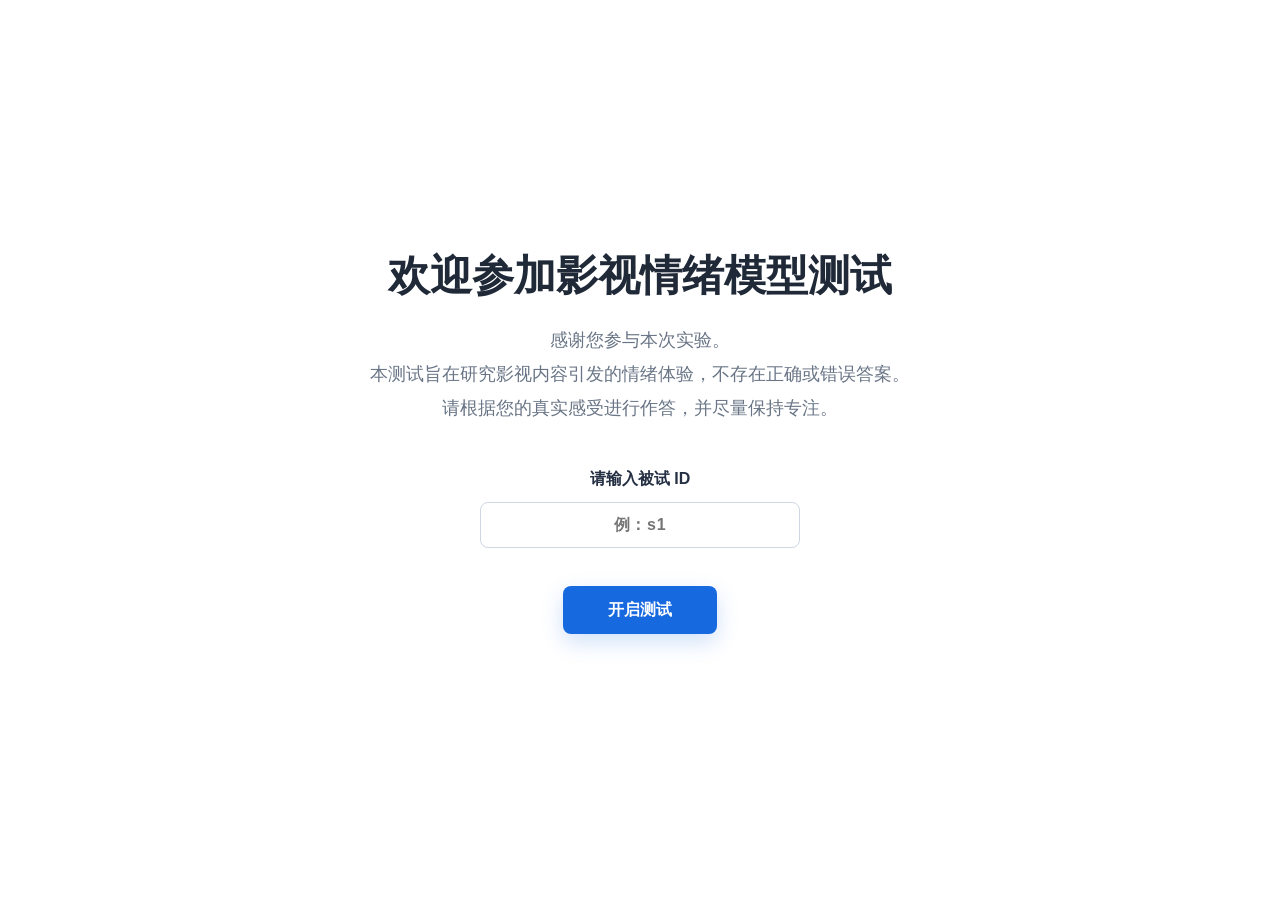
==== commit 45a88d1c: "Adjust questionnaire to nine videos" ====
--- a/index.html
+++ b/index.html
@@ -174,6 +174,23 @@
           <input type="hidden" name="video8_timeline_arousal_80s" id="field_video8_timeline_arousal_80s" />
           <input type="hidden" name="video8_timeline_arousal_90s" id="field_video8_timeline_arousal_90s" />
           <input type="hidden" name="video8_familiarity" id="field_video8_familiarity" />
+          <input type="hidden" name="video9_hold_start_time" id="field_video9_hold_start_time" />
+          <input type="hidden" name="video9_hold_complete_time" id="field_video9_hold_complete_time" />
+          <input type="hidden" name="video9_hold_duration_ms" id="field_video9_hold_duration_ms" />
+          <input type="hidden" name="video9_hold_page_name" id="field_video9_hold_page_name" />
+          <input type="hidden" name="video9_overall_valence" id="field_video9_overall_valence" />
+          <input type="hidden" name="video9_overall_arousal" id="field_video9_overall_arousal" />
+          <input type="hidden" name="video9_timeline_arousal_0s" id="field_video9_timeline_arousal_0s" />
+          <input type="hidden" name="video9_timeline_arousal_10s" id="field_video9_timeline_arousal_10s" />
+          <input type="hidden" name="video9_timeline_arousal_20s" id="field_video9_timeline_arousal_20s" />
+          <input type="hidden" name="video9_timeline_arousal_30s" id="field_video9_timeline_arousal_30s" />
+          <input type="hidden" name="video9_timeline_arousal_40s" id="field_video9_timeline_arousal_40s" />
+          <input type="hidden" name="video9_timeline_arousal_50s" id="field_video9_timeline_arousal_50s" />
+          <input type="hidden" name="video9_timeline_arousal_60s" id="field_video9_timeline_arousal_60s" />
+          <input type="hidden" name="video9_timeline_arousal_70s" id="field_video9_timeline_arousal_70s" />
+          <input type="hidden" name="video9_timeline_arousal_80s" id="field_video9_timeline_arousal_80s" />
+          <input type="hidden" name="video9_timeline_arousal_90s" id="field_video9_timeline_arousal_90s" />
+          <input type="hidden" name="video9_familiarity" id="field_video9_familiarity" />
         </div>
 
         <header class="page-header">
--- a/styles.css
+++ b/styles.css
@@ -212,7 +212,7 @@
 }
 
 .landing-title {
-  margin: 0 0 20px;
+  margin: 0 0 22px;
   font-size: 42px;
   line-height: 1.22;
   font-weight: 800;
@@ -228,7 +228,7 @@
 
 .landing-input-area {
   width: 320px;
-  margin-top: 48px;
+  margin-top: 44px;
 }
 
 .field-label {
@@ -910,7 +910,7 @@
 
 .brand-logo-image {
   display: block;
-  width: min(220px, 48vw);
+  width: min(540px, 72vw);
   height: auto;
 }
 
@@ -919,8 +919,7 @@
   display: none;
 }
 
-.video-prep-page,
-.video-play-page {
+.video-prep-page {
   min-height: 690px;
   display: flex;
   flex-direction: column;
@@ -938,15 +937,13 @@
   margin-bottom: 30px;
 }
 
-.video-prep-page .page-title,
-.video-play-page .page-title {
+.video-prep-page .page-title {
   margin-bottom: 16px;
   font-size: 36px;
 }
 
 .prep-copy,
-.prep-note,
-.video-play-intro {
+.prep-note {
   max-width: 720px;
   margin: 0;
   color: var(--muted);
@@ -966,7 +963,7 @@
   border-radius: 50%;
   margin-top: 46px;
   padding: 5px;
-  background: conic-gradient(var(--blue) var(--hold-progress), #d9e0ea 0deg);
+  background: conic-gradient(from -90deg, var(--blue) 0deg var(--hold-progress), #d9e0ea var(--hold-progress) 360deg);
   color: #273244;
   cursor: pointer;
   touch-action: none;
@@ -1008,46 +1005,6 @@
   font-size: 15px;
 }
 
-.video-frame {
-  width: min(980px, 100%);
-  margin-top: 30px;
-  border: 1px solid var(--panel-line);
-  border-radius: 8px;
-  background: #f8fafc;
-  padding: 14px;
-  box-shadow: 0 10px 30px rgba(17, 24, 39, 0.06);
-}
-
-.experiment-video {
-  display: block;
-  width: 100%;
-  max-height: 560px;
-  border-radius: 6px;
-  background: #111827;
-}
-
-.video-status {
-  min-height: 24px;
-  margin: 18px 0 0;
-  color: var(--muted);
-  font-size: 15px;
-}
-
-.video-fallback-button {
-  min-width: 148px;
-  height: 44px;
-  border: 0;
-  margin-top: 14px;
-  background: var(--blue);
-  color: #fff;
-  font-weight: 800;
-  cursor: pointer;
-}
-
-.video-fallback-button:hover {
-  background: var(--blue-dark);
-}
-
 .timeline-svg {
   pointer-events: none;
 }
@@ -1082,22 +1039,41 @@
 
 .timeline-slider-row {
   display: grid;
-  grid-template-columns: 48px 1fr 30px;
+  grid-template-columns: 48px 1fr;
   align-items: center;
   gap: 12px;
-  min-height: 38px;
-}
-
-.timeline-slider-time,
-.timeline-slider-value {
+  min-height: 57px;
+}
+
+.timeline-slider-time {
   color: var(--muted);
   font-size: 14px;
   font-weight: 800;
 }
 
-.timeline-slider-value {
+.timeline-slider-control {
+  --slider-progress: 50%;
+  position: relative;
+  display: block;
+  padding-top: 26px;
+}
+
+.timeline-slider-bubble {
+  position: absolute;
+  left: var(--slider-progress);
+  top: 0;
+  width: 28px;
+  height: 22px;
+  display: grid;
+  place-items: center;
+  border: 2px solid var(--blue);
+  border-radius: 4px;
+  background: #fff;
   color: var(--blue);
-  text-align: right;
+  font-size: 13px;
+  font-weight: 800;
+  transform: translateX(-50%);
+  pointer-events: none;
 }
 
 .timeline-slider {
@@ -1142,8 +1118,7 @@
 }
 
 @media (max-width: 1100px) {
-  .video-prep-page,
-  .video-play-page {
+  .video-prep-page {
     min-height: 620px;
   }
 
